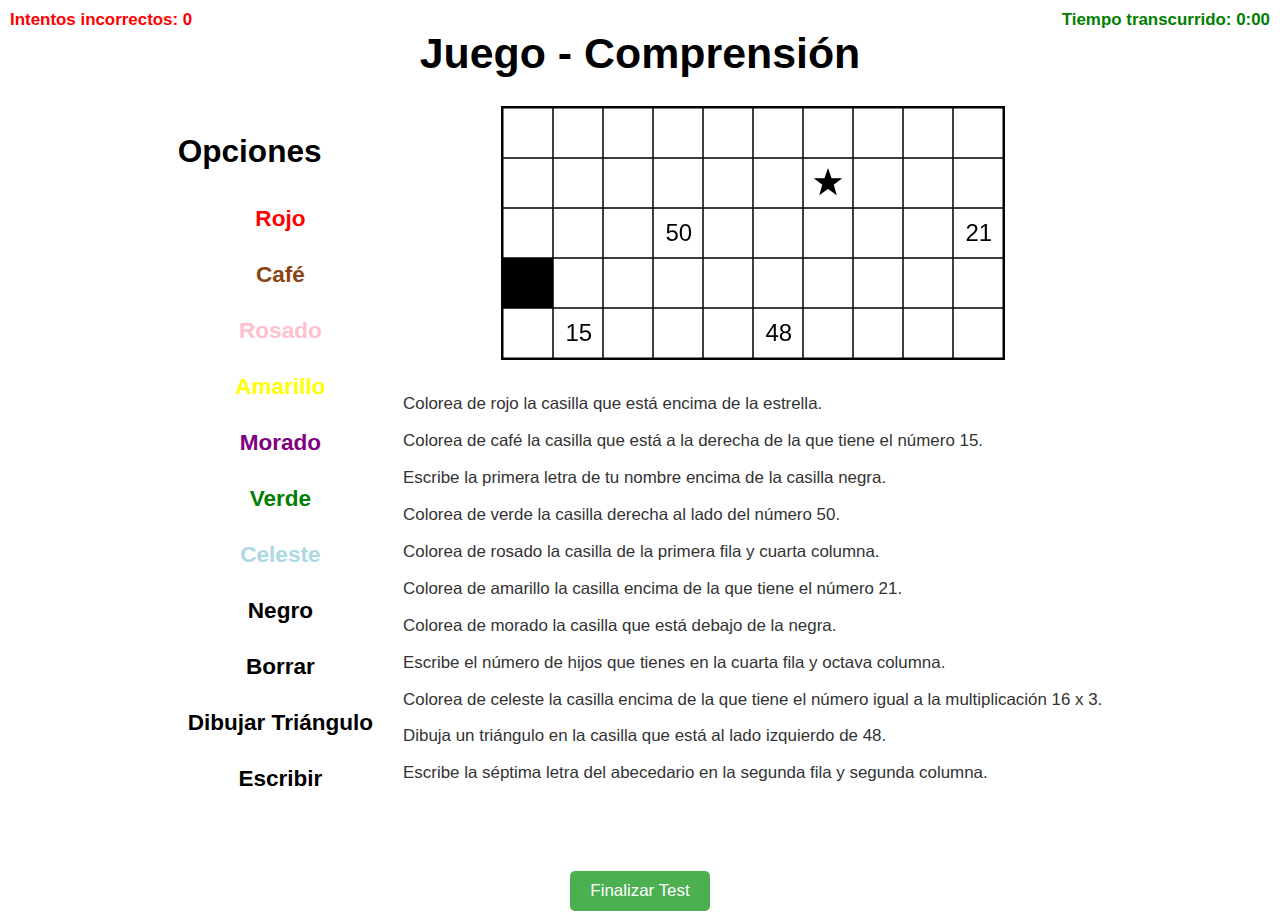
==== tablero.html @ 4463cea1 "Proyecto B1" ====
<!DOCTYPE html>
<html lang="es">
<head>
    <meta charset="UTF-8">
    <meta name="viewport" content="width=device-width, initial-scale=1.0">
    <title>Comprensión</title>
    <link rel="stylesheet" href="css/styles.css">
</head>
<body>
    <div id="attemptCounter" style="position: absolute; top: 10px; right: 10px; font-size: 1.5rem; color: red; font-weight: bold;">
        Intentos incorrectos: 0
    </div>

    <div id="timeCounter" style="position: absolute; top: 10px; right: 10px; font-size: 1.5rem; color: green; font-weight: bold;">
        Tiempo transcurrido: 0:00
    </div>

    <h1>Juego - Comprensión</h1>
    <div class="container">
        <div class="menu">
            <h2>Opciones</h2>
            <ul><b>
                <li onclick="setColor('#FF0000')" class="color-option" style="color: #FF0000;">Rojo</li>
                <li onclick="setColor('#8B4513')" class="color-option" style="color: #8B4513;">Café</li>
                <li onclick="setColor('#FFC0CB')" class="color-option" style="color: #FFC0CB;">Rosado</li>
                <li onclick="setColor('#FFFF00')" class="color-option" style="color: #FFFF00;">Amarillo</li>
                <li onclick="setColor('#800080')" class="color-option" style="color: #800080;">Morado</li>
                <li onclick="setColor('#008000')" class="color-option" style="color: #008000;">Verde</li>
                <li onclick="setColor('#ADD8E6')" class="color-option" style="color: #ADD8E6;">Celeste</li>
                <li onclick="setColor('#000000')" class="color-option" style="color: #000000;">Negro</li>
                <li onclick="setColor('#FFFFFF')" class="color-option" style="color: #000000;">Borrar</li>
                <li onclick="drawTriangle()">Dibujar Triángulo</li>
                <li onclick="enableTextInput()" class="color-option" style="color: #000000;">Escribir</li>
            </ul></b>
        </div>
        <div class="canvas-container">
            <canvas id="tablero" width="500" height="250"></canvas>
            <p id="instruction" class="instruction"></p>
            <p id="notification" style="font-size: 1.5rem; color: green; font-weight: bold;"></p>
        </div>
    </div>

    <!-- Botón de Finalizar Test -->
    <div style="text-align: center; margin-top: 20px;">
        <button onclick="showCompletionTime()" style="font-size: 1.5rem; padding: 10px 20px; background-color: #4CAF50; color: white; border: none; border-radius: 5px; cursor: pointer;">
            Finalizar Test
        </button>
    </div>

    <script src="scripts/script.js"></script>
    <script>
        document.addEventListener("DOMContentLoaded", function () {
            drawBoard();
        });

        function enableTextInput() {
            textInputMode = true;
            selectedColor = "";
            drawTriangleMode = false;
        }
    </script>
</body>
</html>
---- css/styles.css ----
html {
    font-size: 70.5%;
    box-sizing: border-box;
}

*, *:before, *:after {
    box-sizing: inherit;
}

body {
    font-size: 16px;
    font-family: 'Krub', sans-serif;
}

h1 {
    font-size: 3.8rem;
    text-align: center;
}

h2 {
    font-size: 2.8rem;
}

h3 {
    font-size: 2.4rem;
}

/* Styles for the game elements */
.container {
    display: flex;
    justify-content: center;
    align-items: flex-start;
    gap: 20px;
}

/* Estilos de los botones */
.menu ul {
    list-style-type: none;
    padding: 0;
}

.menu li {
    margin: 10px 0;
    padding: 10px;
    cursor: pointer;
    font-size: 2rem;
    border-radius: 5px;
    transition: all 0.3s ease;
    text-align: center;
}

/* Efecto hover */
.menu li:hover {
    background-color: #f0f0f0;
    color: #007BFF;
    box-shadow: 0px 4px 6px rgba(0, 0, 0, 0.1);
    transform: scale(1.05);
}

/* Estilo del input de texto */
#textInput {
    margin-top: 15px;
    padding: 8px;
    font-size: 1rem;
    border: 1px solid #ddd;
    border-radius: 4px;
    width: 100%;
    max-width: 200px;
}

.canvas-container {
    display: flex;
    flex-direction: column;
    align-items: center;
}

canvas {
    border: 2px solid #000;
}

.instruction {
    font-size: 1.5rem;
    color: #333;
}

.instruction.active {
    color: #FF0000;
}


.registro-container {
    max-width: 400px;
    margin: auto;
    padding: 20px;
    border: 1px solid #ccc;
    border-radius: 8px;
    box-shadow: 0 0 10px rgba(0, 0, 0, 0.1);
    background-color: #f9f9f9;
    text-align: center;
}

.registro-container h2 {
    font-size: 2.4rem;
    margin-bottom: 20px;
}

.form-group {
    margin-bottom: 15px;
    text-align: left;
}

.form-group label {
    font-size: 1.6rem;
    display: block;
    margin-bottom: 5px;
}

.form-group input {
    width: 100%;
    padding: 8px;
    font-size: 1.6rem;
    border: 1px solid #ccc;
    border-radius: 4px;
}

.button-group {
    display: flex;
    justify-content: space-around;
    gap: 10px;
    margin-top: 20px;
}

.button-group .btn {
    font-size: 1.4rem;
    padding: 10px;
    background-color: #6c757d;
    color: #fff;
    border: none;
    border-radius: 4px;
    cursor: pointer;
}

.button-group .btn:hover {
    background-color: #5a6268;
}

.index-container {
    display: grid;
    grid-template-columns: 1fr auto;
    gap: 20px;
    padding: 10px;
    max-width: 900px; /* Ancho máximo del contenedor principal */
    margin: auto; /* Centra el contenido */
}

.info-juego {
    grid-column: span 2;
    background-color: #4A90E2;
    padding: 15px;
    text-align: center;
    font-size: 1.6rem;
    color: #FFFFFF;
    border-radius: 8px;
}

.material-audiovisual {
    background-color: #FFFFFF;
    padding: 10px;
    border-radius: 10px;
    box-shadow: 0 0 10px rgba(0, 0, 0, 0.1);
    text-align: center;
}

.audiovisual-img {
    width: 300px; /* Ajusta el ancho de la imagen al contenedor */
    max-width: 300px; /* Ancho máximo de la imagen para evitar que sea demasiado grande */
    height: auto; /* Mantiene la proporción de la imagen */
    border-radius: 8px;
}

.menu-opciones {
    display: flex;
    flex-direction: column;
    gap: 8px;
}

.menu-opciones label {
    font-size: 1.4rem;
    color: #333;
}

.menu-opciones select, .menu-opciones button {
    font-size: 1.4rem;
    padding: 8px 12px;
    background-color: #34495E;
    color: #FFFFFF;
    border: none;
    border-radius: 4px;
    cursor: pointer;
    text-align: center;
    transition: background-color 0.3s ease;
    width: 100%; /* Alinea los botones y el selector a lo ancho del contenedor */
}

.menu-opciones select:hover, .menu-opciones button:hover {
    background-color: #2C3E50;
}

.estadistica-container {
    padding: 20px;
    background-color: #FFFFFF;
    box-shadow: 0 0 20px rgba(0, 0, 0, 0.1);
    border-radius: 8px;
    display: grid;
    grid-template-columns: 1fr 2fr;
    gap: 20px;
}

.estadistica-container h1 {
    grid-column: span 2;
    text-align: center;
    font-size: 3.6rem;
    color: #4A90E2;
    margin-bottom: 20px;
}

.info-paciente {
    background-color: #E0E7ED;
    padding: 15px;
    border-radius: 8px;
    display: flex;
    flex-direction: column;
    align-items: flex-start;
    justify-content: center;
}

.info-paciente label {
    font-size: 1.2rem;
    color: #333;
}

#paciente-id {
    margin-top: 5px;
    padding: 8px;
    font-size: 1rem;
    border: 1px solid #ccc;
    border-radius: 4px;
    width: 100%;
}

.datos-paciente {
    background-color: #C8D6E5;
    padding: 10px;
    border-radius: 4px;
    margin-top: 10px;
    font-size: 1.2rem;
    color: #333;
    width: 100%;
}

.estadisticas-detalle {
    background-color: #EAF0F7;
    padding: 20px;
    border-radius: 8px;
    display: flex;
    flex-direction: column;
    align-items: center;
}

.estadisticas-detalle p {
    font-size: 1.4rem;
    color: #34495E;
    margin: 5px 0;
}

.grafico-container {
    margin-top: 20px;
    background-color: #FFFFFF;
    padding: 10px;
    border-radius: 8px;
    box-shadow: 0 0 10px rgba(0, 0, 0, 0.1);
    text-align: center;
    width: 100%;
    height: 300px;
}

#grafico {
    width: 100%;
    height: 100%;
}

.instruction {
    font-size: 1.5rem;
    color: #333;
}

.instruction.completed {
    color: #888; /* Color para indicar que la instrucción ha sido completada */
    text-decoration: line-through;
}

.instruction.active {
    color: #FF0000; /* Destaca la instrucción activa en rojo */
}

.notification {
    position: fixed;
    top: 40px;
    right: 40px;
    padding: 20px 30px;
    background-color: rgba(255, 0, 0, 0.9);
    color: white;
    font-size: 24px; /* Aumenta el tamaño de la fuente */
    font-weight: bold; /* Añade negrita para mayor visibilidad */
    border-radius: 8px;
    z-index: 1000;
    box-shadow: 0 4px 8px rgba(0, 0, 0, 0.3);
    animation: fadein 0.5s, fadeout 0.5s 2.5s;
}

@keyframes fadein {
    from { opacity: 0; }
    to { opacity: 1; }
}

@keyframes fadeout {
    from { opacity: 1; }
    to { opacity: 0; }
}

#attemptCounter {
    position: absolute;
    top: 10px;
    left: 10px;
    font-size: 1.5rem;
    color: red;
    font-weight: bold;
}

#timeCounter {
    position: absolute;
    top: 10px;
    right: 10px;
    font-size: 1.5rem;
    color: green;
    font-weight: bold;
}

.boton-salir {
    background-color: #d9534f;
    color: #fff;
    border: none;
    padding: 10px 20px;
    font-size: 16px;
    cursor: pointer;
    border-radius: 5px;
    margin-top: 20px;
    transition: background-color 0.3s ease;
}

.boton-salir:hover {
    background-color: #c9302c;
}
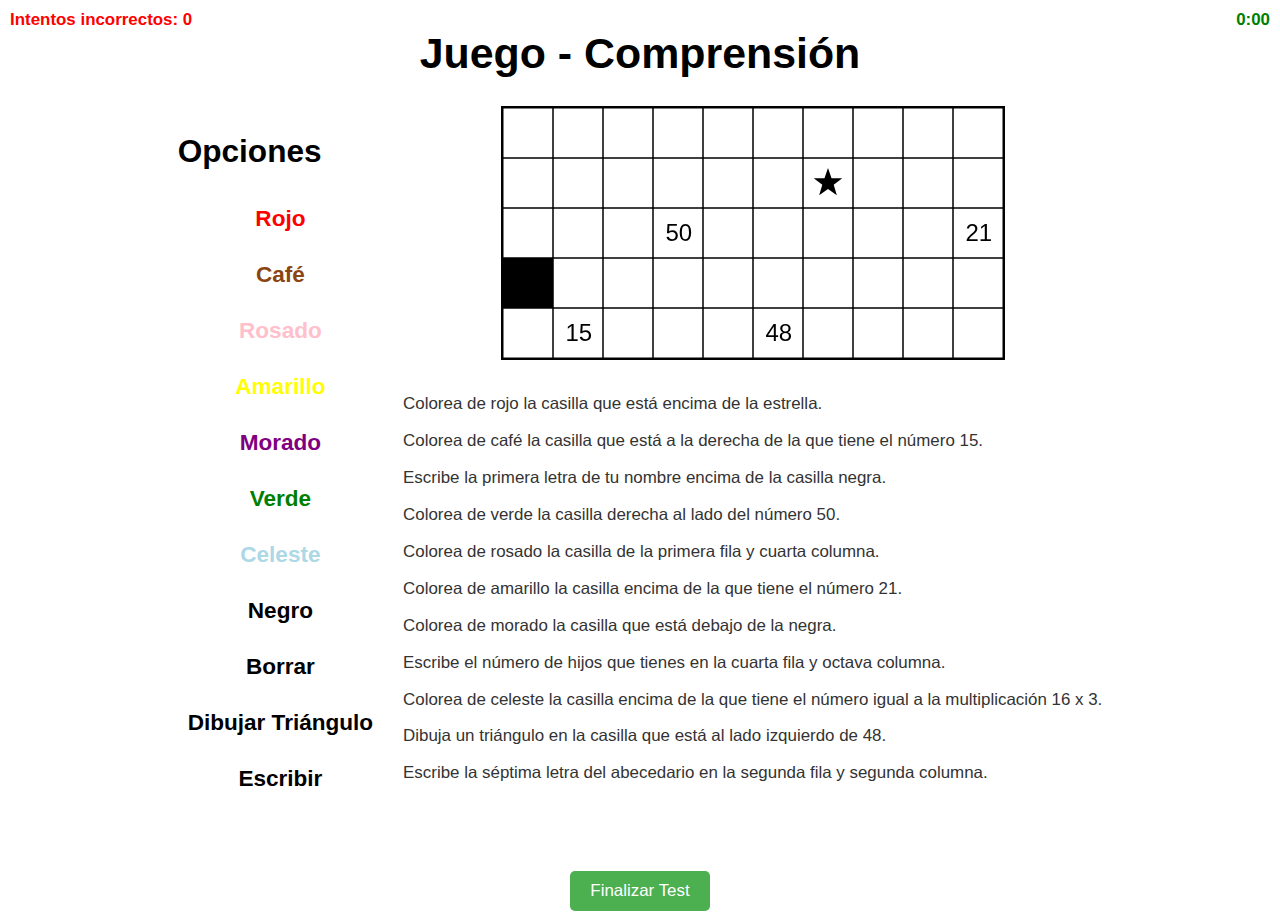
==== commit c8561eb8: "Cambios Finales con XP" ====
--- a/tablero.html
+++ b/tablero.html
@@ -10,11 +10,9 @@
     <div id="attemptCounter" style="position: absolute; top: 10px; right: 10px; font-size: 1.5rem; color: red; font-weight: bold;">
         Intentos incorrectos: 0
     </div>
-
-    <div id="timeCounter" style="position: absolute; top: 10px; right: 10px; font-size: 1.5rem; color: green; font-weight: bold;">
+    <div id="timer" style="position: absolute; top: 10px; right: 10px; font-size: 1.5rem; color: green; font-weight: bold;">
         Tiempo transcurrido: 0:00
     </div>
-
     <h1>Juego - Comprensión</h1>
     <div class="container">
         <div class="menu">
@@ -39,20 +37,17 @@
             <p id="notification" style="font-size: 1.5rem; color: green; font-weight: bold;"></p>
         </div>
     </div>
-
     <!-- Botón de Finalizar Test -->
     <div style="text-align: center; margin-top: 20px;">
         <button onclick="showCompletionTime()" style="font-size: 1.5rem; padding: 10px 20px; background-color: #4CAF50; color: white; border: none; border-radius: 5px; cursor: pointer;">
             Finalizar Test
         </button>
     </div>
-
-    <script src="scripts/script.js"></script>
+    <script src="scripts/tablero.js"></script>
     <script>
         document.addEventListener("DOMContentLoaded", function () {
             drawBoard();
         });
-
         function enableTextInput() {
             textInputMode = true;
             selectedColor = "";
@@ -60,4 +55,4 @@
         }
     </script>
 </body>
-</html>
+</html>